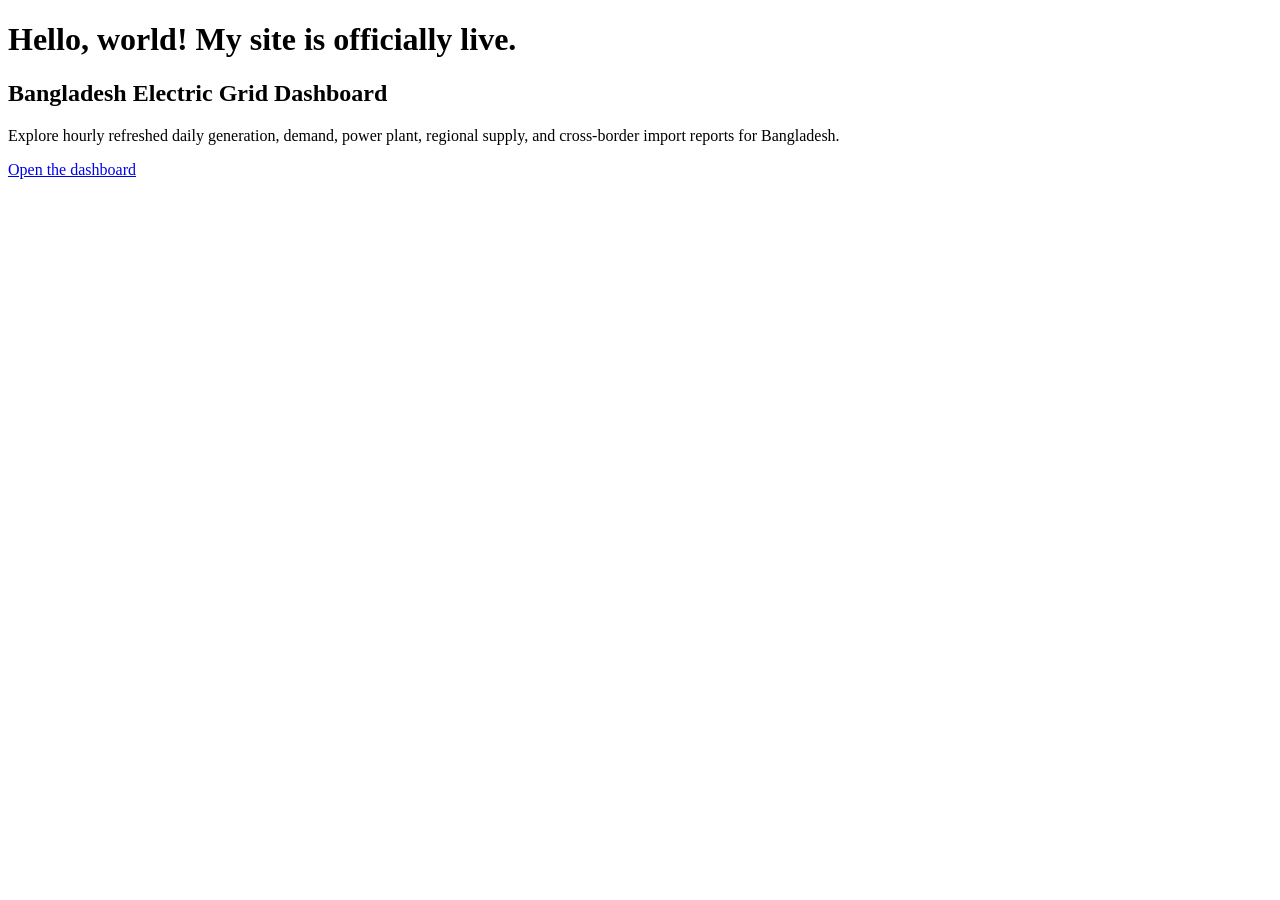
==== index.html @ c82e3745 "Fix the dashboard link on project Pages" ====
<!DOCTYPE html>
<html lang="en">
<head>
    <meta charset="utf-8">
    <meta name="viewport" content="width=device-width, initial-scale=1">
    <title>My GitHub Site</title>
</head>
<body>
    <main>
        <h1>Hello, world! My site is officially live.</h1>
        <section aria-labelledby="begd-title">
            <h2 id="begd-title">Bangladesh Electric Grid Dashboard</h2>
            <p>Explore hourly refreshed daily generation, demand, power plant, regional supply, and cross-border import reports for Bangladesh.</p>
            <p><a href="begd/">Open the dashboard</a></p>
        </section>
    </main>
</body>
</html>
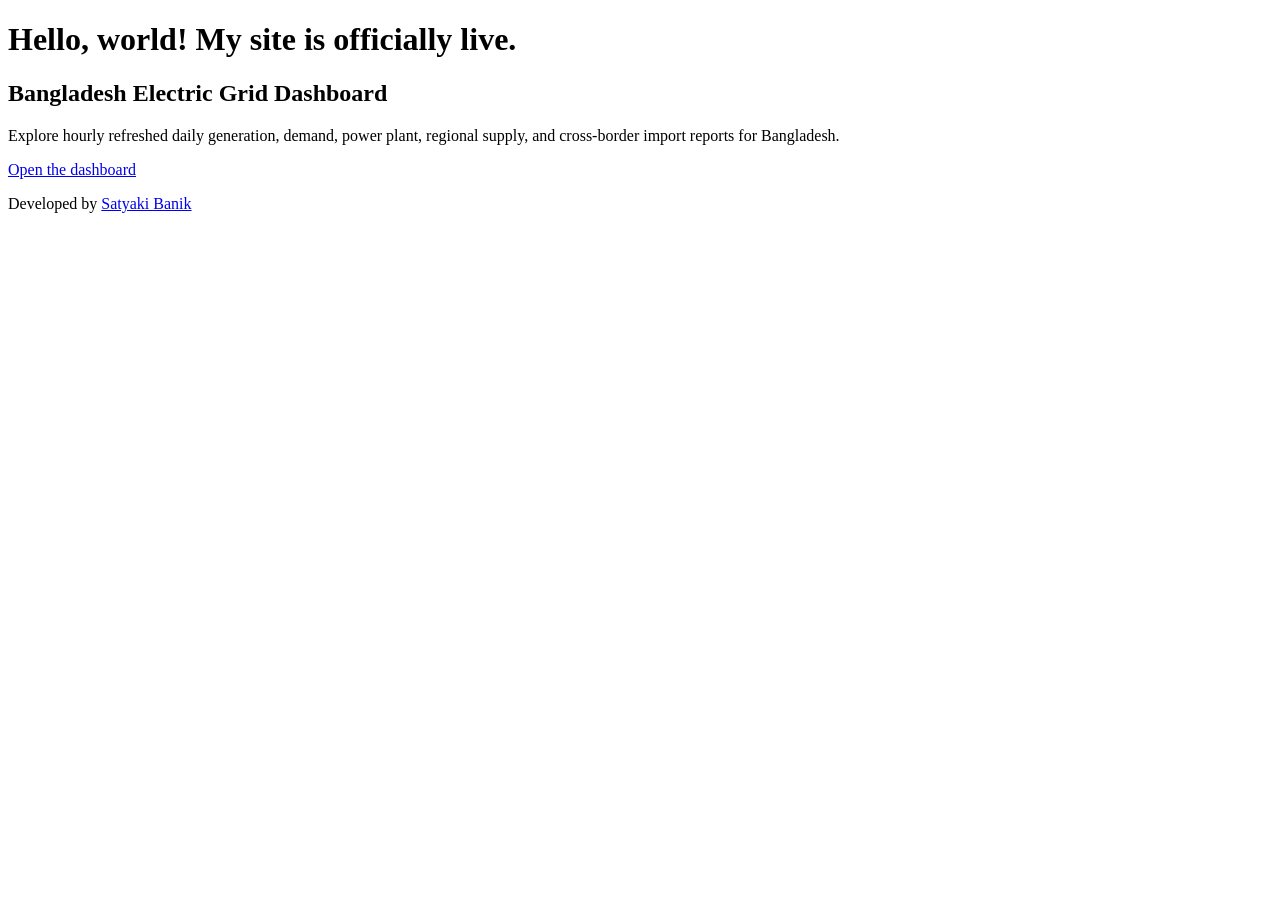
==== commit 9e72fe40: "Add developer credit, emphasize operating dates and refine realtime navigation and scaling" ====
--- a/index.html
+++ b/index.html
@@ -1,9 +1,20 @@
 <!DOCTYPE html>
 <html lang="en">
 <head>
+<!-- Google tag (gtag.js) -->
+<script async src="https://www.googletagmanager.com/gtag/js?id=G-PR6S6HXCWQ"></script>
+<script>
+  window.dataLayer = window.dataLayer || [];
+  function gtag(){dataLayer.push(arguments);}
+  gtag('js', new Date());
+
+  gtag('config', 'G-PR6S6HXCWQ');
+</script>
+
     <meta charset="utf-8">
     <meta name="viewport" content="width=device-width, initial-scale=1">
-    <title>My GitHub Site</title>
+    <meta name="description" content="Explore BEGD, the Bangladesh Electric Grid Dashboard, for electricity demand, generation, load shedding, power plants and imports from Power Grid and NLDC data.">
+    <title>BEGD | Bangladesh Electric Grid Dashboard</title>
 </head>
 <body>
     <main>
@@ -14,5 +25,6 @@
             <p><a href="begd/">Open the dashboard</a></p>
         </section>
     </main>
+    <footer>Developed by <a href="https://www.linkedin.com/in/satyakibanik/" target="_blank" rel="noopener noreferrer">Satyaki Banik</a></footer>
 </body>
 </html>
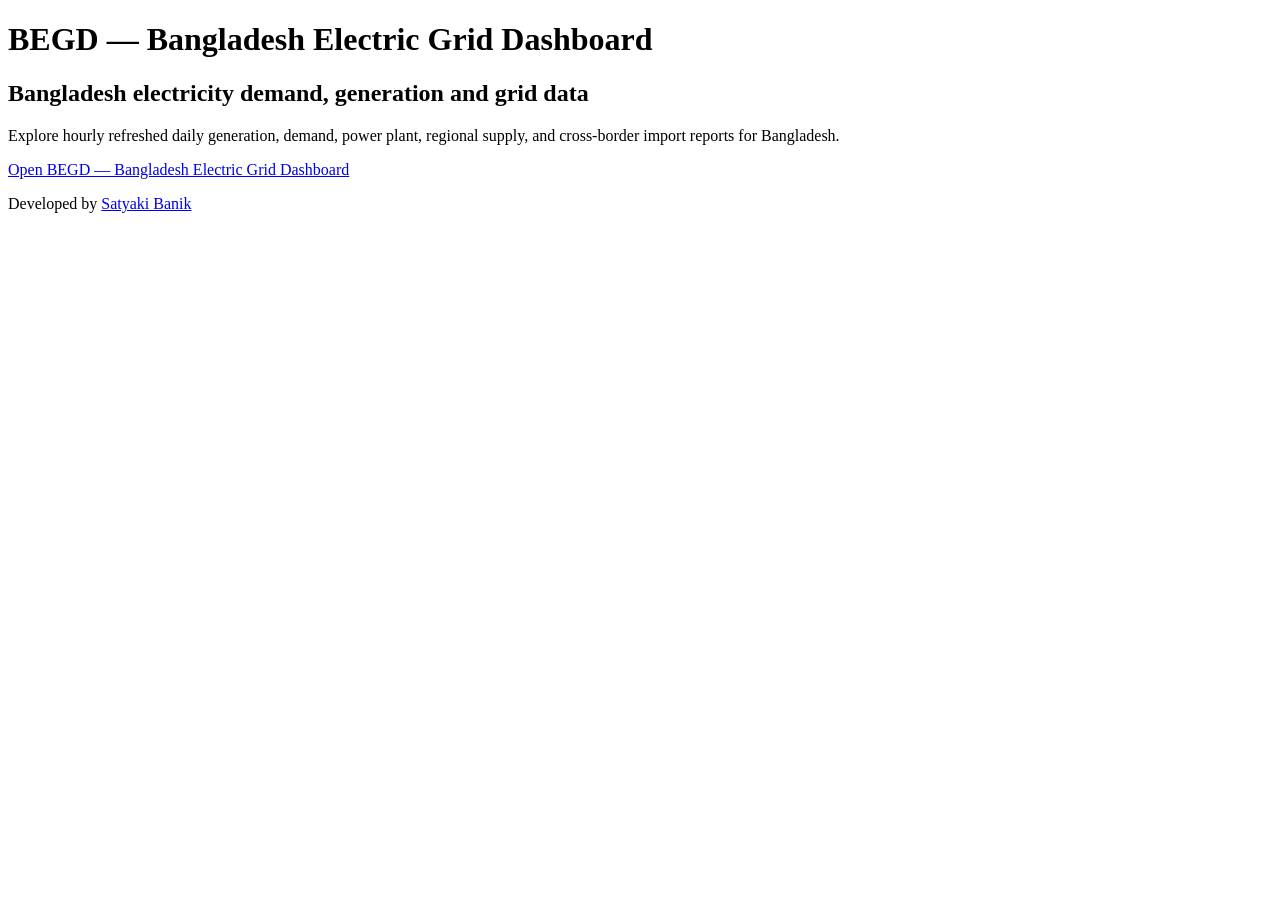
==== commit 983bac7d: "Improve BEGD search branding and share views through the address bar" ====
--- a/index.html
+++ b/index.html
@@ -15,14 +15,20 @@
     <meta name="viewport" content="width=device-width, initial-scale=1">
     <meta name="description" content="Explore BEGD, the Bangladesh Electric Grid Dashboard, for electricity demand, generation, load shedding, power plants and imports from Power Grid and NLDC data.">
     <title>BEGD | Bangladesh Electric Grid Dashboard</title>
+    <link rel="canonical" href="https://satyakibanik.github.io/Projects/">
+    <link rel="sitemap" type="application/xml" href="sitemap.xml">
+    <meta property="og:type" content="website">
+    <meta property="og:site_name" content="BEGD">
+    <meta property="og:title" content="BEGD | Bangladesh Electric Grid Dashboard">
+    <meta property="og:url" content="https://satyakibanik.github.io/Projects/">
 </head>
 <body>
     <main>
-        <h1>Hello, world! My site is officially live.</h1>
+        <h1>BEGD — Bangladesh Electric Grid Dashboard</h1>
         <section aria-labelledby="begd-title">
-            <h2 id="begd-title">Bangladesh Electric Grid Dashboard</h2>
+            <h2 id="begd-title">Bangladesh electricity demand, generation and grid data</h2>
             <p>Explore hourly refreshed daily generation, demand, power plant, regional supply, and cross-border import reports for Bangladesh.</p>
-            <p><a href="begd/">Open the dashboard</a></p>
+            <p><a href="begd/">Open BEGD — Bangladesh Electric Grid Dashboard</a></p>
         </section>
     </main>
     <footer>Developed by <a href="https://www.linkedin.com/in/satyakibanik/" target="_blank" rel="noopener noreferrer">Satyaki Banik</a></footer>
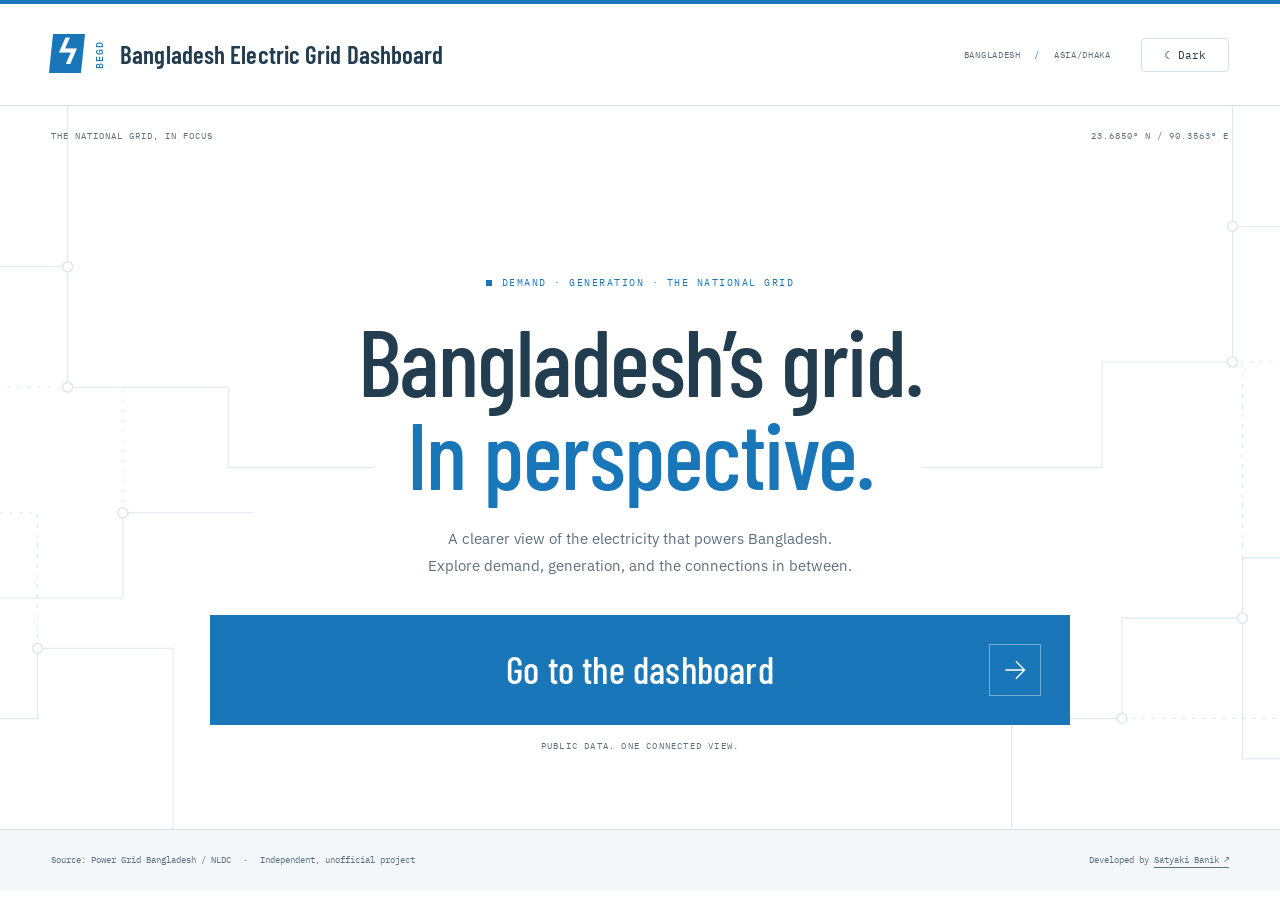
==== commit 1c2dcefc: "Redesign BEGD landing page with centered dashboard entry" ====
--- a/index.html
+++ b/index.html
@@ -1,5 +1,5 @@
 <!DOCTYPE html>
-<html lang="en">
+<html lang="en" data-theme="light">
 <head>
 <!-- Google tag (gtag.js) -->
 <script async src="https://www.googletagmanager.com/gtag/js?id=G-PR6S6HXCWQ"></script>
@@ -12,6 +12,7 @@
 </script>
 
     <meta charset="utf-8">
+    <script src="begd/theme.js?v=theme-v1"></script>
     <meta name="viewport" content="width=device-width, initial-scale=1">
     <meta name="description" content="Explore BEGD, the Bangladesh Electric Grid Dashboard, for electricity demand, generation, load shedding, power plants and imports from Power Grid and NLDC data.">
     <title>BEGD | Bangladesh Electric Grid Dashboard</title>
@@ -21,16 +22,67 @@
     <meta property="og:site_name" content="BEGD">
     <meta property="og:title" content="BEGD | Bangladesh Electric Grid Dashboard">
     <meta property="og:url" content="https://satyakibanik.github.io/Projects/">
+<link rel="icon" type="image/svg+xml" href="begd/favicon.svg">
+<link rel="icon" type="image/png" sizes="32x32" href="begd/favicon-32.png">
+<link rel="apple-touch-icon" sizes="180x180" href="begd/apple-touch-icon.png">
+<meta property="og:image" content="https://satyakibanik.github.io/Projects/begd/social-preview.png">
+<meta property="og:image:width" content="1200">
+<meta property="og:image:height" content="630">
+<meta property="og:image:type" content="image/png">
+<meta property="og:image:alt" content="BEGD logo — Bangladesh Electric Grid Dashboard">
+<meta name="twitter:image" content="https://satyakibanik.github.io/Projects/begd/social-preview.png">
+<meta name="twitter:image:alt" content="BEGD logo — Bangladesh Electric Grid Dashboard">
+<meta name="twitter:card" content="summary_large_image">
+<meta name="twitter:title" content="BEGD | Bangladesh Electric Grid Dashboard">
+    <link rel="preconnect" href="https://fonts.googleapis.com">
+    <link rel="preconnect" href="https://fonts.gstatic.com" crossorigin>
+    <link href="https://fonts.googleapis.com/css2?family=Barlow+Condensed:wght@400;500;600;700&family=IBM+Plex+Mono:wght@400;500&family=IBM+Plex+Sans:wght@400;500;600&display=swap" rel="stylesheet">
+    <link rel="stylesheet" href="begd/landing.css?v=1">
 </head>
 <body>
-    <main>
-        <h1>BEGD — Bangladesh Electric Grid Dashboard</h1>
-        <section aria-labelledby="begd-title">
-            <h2 id="begd-title">Bangladesh electricity demand, generation and grid data</h2>
-            <p>Explore hourly refreshed daily generation, demand, power plant, regional supply, and cross-border import reports for Bangladesh.</p>
-            <p><a href="begd/">Open BEGD — Bangladesh Electric Grid Dashboard</a></p>
+    <a class="skip-link" href="#main">Skip to content</a>
+    <header class="site-header">
+        <a class="brand" href="./" aria-label="BEGD home">
+            <span class="brand-logo" aria-hidden="true"><span class="mark">ϟ</span><span class="brand-acronym">BEGD</span></span>
+            <span class="brand-title">Bangladesh Electric Grid Dashboard</span>
+        </a>
+        <div class="header-tools">
+            <span class="header-location">BANGLADESH <span>/</span> ASIA/DHAKA</span>
+            <button type="button" id="theme-toggle" class="theme-toggle" aria-label="Switch to dark mode" aria-pressed="false">☾ Dark</button>
+        </div>
+    </header>
+    <main id="main">
+        <div class="page-index" aria-hidden="true"><span>THE NATIONAL GRID, IN FOCUS</span><span>23.6850° N / 90.3563° E</span></div>
+        <section class="hero" aria-labelledby="begd-title">
+            <svg class="grid-diagram" viewBox="0 0 1440 720" preserveAspectRatio="xMidYMid slice" fill="none" aria-hidden="true" focusable="false">
+                <g class="grid-lines">
+                    <path d="M0 160H150V280H310V360H455M0 490H205V405H335M150 0V160M0 610H120V540H255V720M1440 120H1310V255H1180V360H1000M1440 450H1320V510H1200V610H1090V720M1310 0V120M1440 650H1320V510"/>
+                    <path d="M0 280H150M205 405V280M120 540V405H0M1440 255H1310M1320 450V255M1200 610H1440" stroke-dasharray="3 7"/>
+                </g>
+                <g class="grid-nodes">
+                    <circle cx="150" cy="160" r="5"/><circle cx="150" cy="280" r="5"/><circle cx="205" cy="405" r="5"/><circle cx="120" cy="540" r="5"/><circle cx="1310" cy="120" r="5"/><circle cx="1310" cy="255" r="5"/><circle cx="1320" cy="510" r="5"/><circle cx="1200" cy="610" r="5"/>
+                </g>
+            </svg>
+            <div class="hero-content">
+                <p class="eyebrow"><span class="signal" aria-hidden="true"></span> DEMAND · GENERATION · THE NATIONAL GRID</p>
+                <h1 id="begd-title">Bangladesh’s grid.<br><span>In perspective.</span></h1>
+                <p class="hero-description">A clearer view of the electricity that powers Bangladesh.<br class="desktop-break"> Explore demand, generation, and the connections in between.</p>
+                <a class="dashboard-link" href="begd/">
+                    <span class="link-label">Go to the dashboard</span>
+                    <span class="link-arrow" aria-hidden="true"><svg viewBox="0 0 32 32" fill="none"><path d="M5 16h21M17 6l10 10-10 10"/></svg></span>
+                </a>
+                <p class="entry-note">PUBLIC DATA. ONE CONNECTED VIEW.</p>
+            </div>
+            <div class="scope" aria-label="Explore in the dashboard" hidden>
+                <div class="scope-item"><span class="scope-number" aria-hidden="true">01</span><div><h2>Demand &amp; generation</h2><p>Hourly curves. The national picture.</p></div></div>
+                <div class="scope-item"><span class="scope-number" aria-hidden="true">02</span><div><h2>Plants &amp; connections</h2><p>Power plants, regions, and imports.</p></div></div>
+                <div class="scope-item"><span class="scope-number" aria-hidden="true">03</span><div><h2>Patterns &amp; perspective</h2><p>Daily reports and long-term trends.</p></div></div>
+            </div>
         </section>
     </main>
-    <footer>Developed by <a href="https://www.linkedin.com/in/satyakibanik/" target="_blank" rel="noopener noreferrer">Satyaki Banik</a></footer>
+    <footer class="site-footer">
+        <span>Source: Power Grid Bangladesh / NLDC <span class="footer-divider" aria-hidden="true">·</span> Independent, unofficial project</span>
+        <span class="developer-credit">Developed by <a href="https://www.linkedin.com/in/satyakibanik/" target="_blank" rel="noopener noreferrer">Satyaki Banik <span aria-hidden="true">↗</span></a></span>
+    </footer>
 </body>
 </html>
--- a/begd/landing.css
+++ b/begd/landing.css
@@ -0,0 +1,134 @@
+:root {
+    color-scheme: light;
+    --bg: #fff;
+    --surface: #f3f7fa;
+    --ink: #223c50;
+    --muted: #5d7080;
+    --blue: #1976b9;
+    --blue-deep: #155f91;
+    --line: #d5e0e8;
+    --diagram: #dce8f0;
+    --mono: 'IBM Plex Mono', monospace;
+    --display: 'Barlow Condensed', 'Arial Narrow', sans-serif;
+    --body: 'IBM Plex Sans', sans-serif;
+}
+
+:root[data-theme="dark"] {
+    color-scheme: dark;
+    --bg: #0c1520;
+    --surface: #121f2c;
+    --ink: #e5edf5;
+    --muted: #b0c0ce;
+    --blue: #7bc4f5;
+    --blue-deep: #a2d7fb;
+    --line: #3b5062;
+    --diagram: #243b4d;
+}
+
+* { box-sizing: border-box; }
+body { margin: 0; background: var(--bg); color: var(--ink); font: 15px/1.5 var(--body); border-top: 4px solid var(--blue); }
+a { color: inherit; }
+a, button { -webkit-tap-highlight-color: transparent; }
+a:focus-visible, button:focus-visible { outline: 3px solid var(--blue); outline-offset: 6px; }
+::selection { background: var(--blue); color: var(--bg); }
+.skip-link { position: absolute; top: -80px; left: 24px; z-index: 5; padding: 12px 18px; background: var(--bg); }
+.skip-link:focus { top: 16px; }
+.site-header { min-height: 102px; display: flex; justify-content: space-between; align-items: center; gap: 24px; padding: 22px 4%; border-bottom: 1px solid var(--line); }
+.brand { display: flex; align-items: center; gap: 12px; text-decoration: none; }
+.brand-logo { position: relative; display: block; flex: 0 0 57px; width: 57px; height: 42px; }
+.mark { position: absolute; top: 0; left: 0; width: 32px; height: 39px; background: var(--blue); color: var(--bg); font: 600 33px/35px var(--display); text-align: center; transform: skew(-6deg); }
+.brand-acronym { position: absolute; top: 50%; left: 49px; transform: translate(-50%, -50%) rotate(-90deg); color: var(--blue); font: 500 10px/1 var(--mono); letter-spacing: 1.2px; }
+.brand-title { font: 600 25px/1.1 var(--display); letter-spacing: .1px; }
+.header-tools { display: flex; align-items: center; gap: 30px; }
+.header-location { color: var(--muted); font: 9px var(--mono); letter-spacing: .7px; white-space: nowrap; }
+.header-location span { padding: 0 8px; color: var(--blue); }
+.theme-toggle { min-width: 88px; min-height: 34px; padding: 7px 11px; border: 1px solid var(--line); border-radius: 4px; background: var(--bg); color: var(--ink); font: 11px var(--mono); cursor: pointer; }
+.theme-toggle:hover { background: var(--surface); border-color: var(--blue); }
+main { position: relative; }
+.page-index { position: absolute; top: 23px; left: 4%; right: 4%; z-index: 1; display: flex; justify-content: space-between; gap: 16px; color: var(--muted); font: 9px/1.5 var(--mono); letter-spacing: 1px; }
+.hero { position: relative; min-height: max(720px, calc(100svh - 177px)); padding: 94px 4% 0; display: flex; flex-direction: column; justify-content: center; overflow: hidden; }
+.grid-diagram { position: absolute; inset: 0; width: 100%; height: 100%; pointer-events: none; }
+.grid-lines { stroke: var(--diagram); stroke-width: 1; }
+.grid-nodes { fill: var(--bg); stroke: var(--diagram); stroke-width: 1.5; }
+.hero-content { position: relative; z-index: 1; width: min(100%, 860px); margin: auto; text-align: center; }
+.eyebrow { display: flex; align-items: center; justify-content: center; gap: 10px; color: var(--blue); font: 10px/1.6 var(--mono); letter-spacing: 1.5px; margin: 0 0 22px; }
+.signal { display: inline-block; flex: 0 0 6px; width: 6px; height: 6px; background: var(--blue); }
+h1 { font: 500 clamp(66px, 7.4vw, 106px)/.98 var(--display); letter-spacing: -1.5px; margin: 0; }
+h1 span { color: var(--blue); }
+.hero-description { color: var(--muted); font-size: 15px; line-height: 1.8; margin: 26px 0 36px; }
+.dashboard-link { display: grid; grid-template-columns: 52px minmax(0, 1fr) 52px; align-items: center; gap: 26px; min-height: 110px; padding: 20px 28px; text-align: center; background: var(--blue); color: #fff; border: 1px solid var(--blue); text-decoration: none; transition: background .2s, border-color .2s; }
+.dashboard-link:hover { background: var(--blue-deep); border-color: var(--blue-deep); }
+.link-label { grid-column: 2; font: 500 38px/1.1 var(--display); letter-spacing: .2px; }
+.link-arrow { display: grid; place-items: center; width: 52px; height: 52px; border: 1px solid #ffffff66; }
+.link-arrow svg { width: 28px; height: 28px; stroke: currentColor; stroke-width: 1.5; transition: transform .2s; }
+.dashboard-link:hover .link-arrow svg { transform: translateX(4px); }
+[data-theme="dark"] .dashboard-link { color: #0c1520; }
+[data-theme="dark"] .link-arrow { border-color: #0c152066; }
+.entry-note { margin: 14px 0 0; font: 9px/1.6 var(--mono); color: var(--muted); letter-spacing: 1.2px; }
+.scope { position: relative; z-index: 1; display: grid; grid-template-columns: repeat(3, minmax(0, 1fr)); width: min(100%, 1120px); margin: 64px auto 0; padding: 26px 0 29px; border-top: 1px solid var(--line); }
+.scope[hidden] { display: none; }
+.scope-item { display: flex; gap: 16px; padding: 0 30px; border-right: 1px solid var(--line); }
+.scope-item:first-child { padding-left: 0; }
+.scope-item:last-child { border-right: 0; padding-right: 0; }
+.scope-number { color: var(--blue); font: 10px/2.2 var(--mono); }
+.scope h2 { font: 500 23px/1.1 var(--display); margin: 0 0 8px; }
+.scope p { color: var(--muted); font-size: 11px; margin: 0; }
+.site-footer { display: flex; justify-content: space-between; gap: 16px 30px; padding: 22px 4%; border-top: 1px solid var(--line); background: var(--surface); color: var(--muted); font: 9px/1.8 var(--mono); }
+.footer-divider { padding: 0 7px; }
+.developer-credit { white-space: nowrap; }
+.developer-credit a { text-decoration-thickness: 1px; text-underline-offset: 4px; }
+.developer-credit a:hover { color: var(--blue); }
+
+@media (min-width: 1600px) {
+    .hero-content { width: 940px; }
+}
+@media (max-width: 900px) {
+    .header-location { display: none; }
+    .hero { min-height: max(720px, calc(100svh - 177px)); }
+    .scope-item { padding: 0 20px; gap: 10px; }
+    .scope h2 { font-size: 21px; }
+    .scope p { max-width: 180px; line-height: 1.7; }
+    .site-footer { flex-wrap: wrap; }
+}
+@media (min-width: 601px) and (max-height: 850px) {
+    .hero { min-height: calc(100svh - 167px); padding-top: 64px; }
+    h1 { font-size: clamp(66px, 6vw, 84px); }
+    .eyebrow { margin-bottom: 18px; }
+    .hero-description { margin: 20px 0 26px; font-size: 14px; line-height: 1.7; }
+    .dashboard-link { min-height: 96px; }
+    .scope { margin-top: 38px; padding-top: 22px; padding-bottom: 22px; }
+}
+@media (max-width: 600px) {
+    .site-header { min-height: 88px; padding: 18px 20px; gap: 12px; }
+    .brand { gap: 5px; }
+    .brand-title { max-width: 190px; font-size: 20px; line-height: 1.05; }
+    .brand-logo { transform: scale(.85); transform-origin: left center; flex-basis: 49px; margin-right: -4px; }
+    .theme-toggle { min-width: 72px; font-size: 10px; padding: 7px 8px; }
+    .page-index { top: 19px; left: 20px; right: 20px; font-size: 8px; letter-spacing: .5px; }
+    .page-index span:last-child { display: none; }
+    .hero { min-height: calc(100svh - 92px); padding: 80px 20px 0; }
+    .grid-diagram { opacity: .6; }
+    .eyebrow { font-size: 8px; letter-spacing: .7px; gap: 7px; margin-bottom: 23px; }
+    h1 { font-size: clamp(42px, 12vw, 72px); letter-spacing: -.7px; }
+    .hero-description { max-width: 330px; margin: 23px auto 30px; font-size: 13px; line-height: 1.8; }
+    .desktop-break { display: none; }
+    .dashboard-link { grid-template-columns: 38px minmax(0, 1fr) 38px; min-height: 88px; padding: 17px 18px; gap: 8px; }
+    .link-label { font-size: clamp(25px, 6.5vw, 34px); }
+    .link-arrow { width: 38px; height: 38px; }
+    .link-arrow svg { width: 23px; height: 23px; }
+    .entry-note { font-size: 8px; letter-spacing: .8px; }
+    .scope { grid-template-columns: 1fr; margin-top: 48px; padding: 0; }
+    .scope-item, .scope-item:first-child, .scope-item:last-child { padding: 18px 0; gap: 16px; border-right: 0; border-bottom: 1px solid var(--line); }
+    .scope-item:last-child { border-bottom: 0; }
+    .scope h2 { font-size: 21px; margin-bottom: 4px; }
+    .scope p { max-width: none; }
+    .site-footer { padding: 20px; font-size: 8px; gap: 12px; }
+}
+@media (max-width: 360px) {
+    .link-label { font-size: 22px; }
+    .dashboard-link { grid-template-columns: 30px minmax(0, 1fr) 30px; gap: 6px; }
+    .link-arrow { width: 30px; height: 34px; }
+}
+@media (prefers-reduced-motion: reduce) {
+    *, *::before, *::after { transition: none !important; }
+}
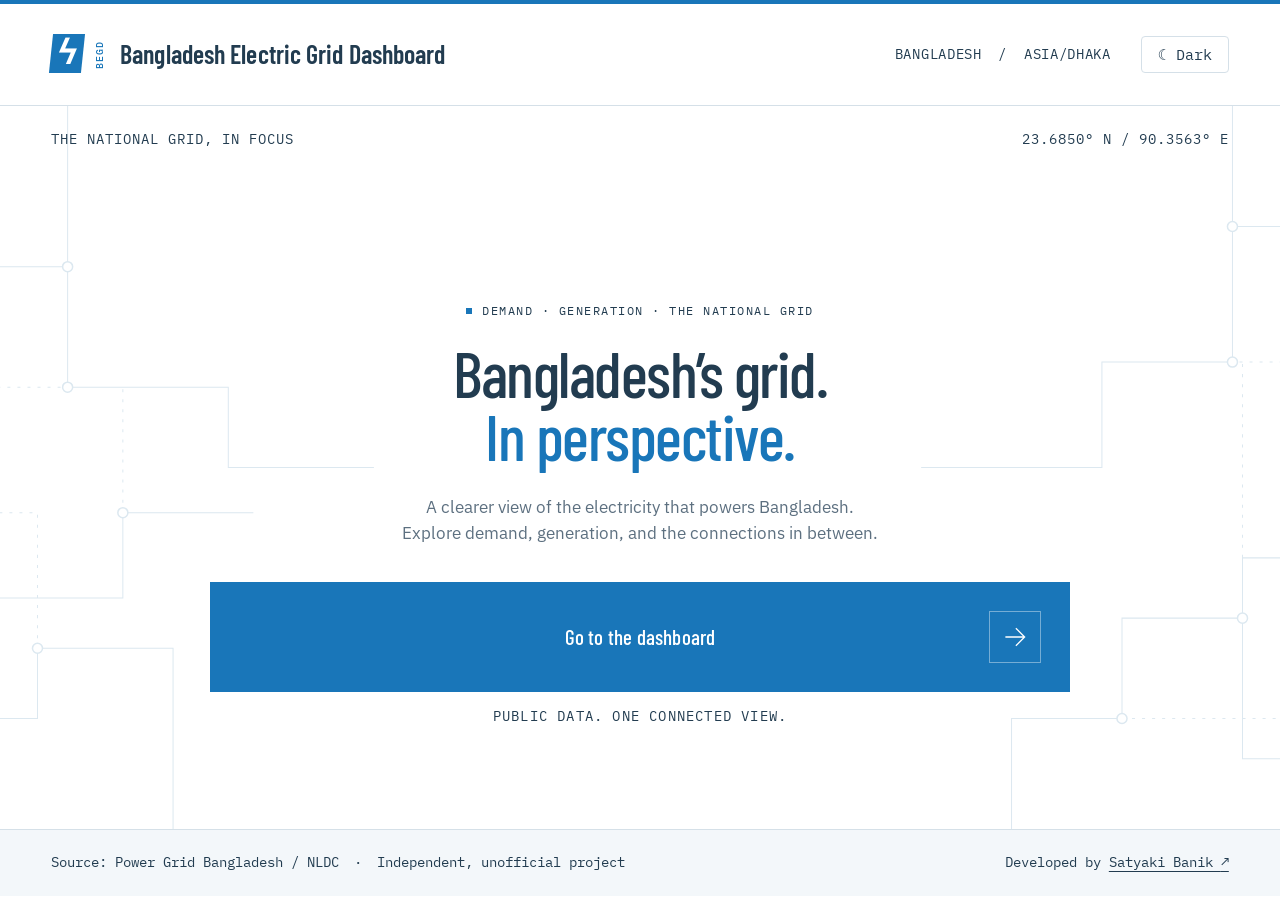
==== commit b520c815: "Improve dashboard typography and collapse chart explanations" ====
--- a/index.html
+++ b/index.html
@@ -38,7 +38,7 @@
     <link rel="preconnect" href="https://fonts.gstatic.com" crossorigin>
     <link href="https://fonts.googleapis.com/css2?family=Barlow+Condensed:wght@400;500;600;700&family=IBM+Plex+Mono:wght@400;500&family=IBM+Plex+Sans:wght@400;500;600&display=swap" rel="stylesheet">
     <link rel="stylesheet" href="begd/landing.css?v=1">
-</head>
+<link rel="stylesheet" href="begd/readability.css?v=1"></head>
 <body>
     <a class="skip-link" href="#main">Skip to content</a>
     <header class="site-header">
@@ -84,5 +84,5 @@
         <span>Source: Power Grid Bangladesh / NLDC <span class="footer-divider" aria-hidden="true">·</span> Independent, unofficial project</span>
         <span class="developer-credit">Developed by <a href="https://www.linkedin.com/in/satyakibanik/" target="_blank" rel="noopener noreferrer">Satyaki Banik <span aria-hidden="true">↗</span></a></span>
     </footer>
-</body>
+<script src="begd/readability.js?v=1"></script></body>
 </html>
--- a/begd/readability.css
+++ b/begd/readability.css
@@ -0,0 +1,41 @@
+[data-text-role="body"]{font-size:17px!important}
+[data-text-role="small"]{font-size:14px!important}
+[data-text-role="controls"]{font-size:15px!important}
+[data-text-role="table"]{font-size:15px!important}
+[data-text-role="chart"]{font-size:13px!important}
+[data-text-role="micro"]{font-size:12px!important}
+[data-text-role="title"]{font-size:44px!important}
+[data-text-role="heading"]{font-size:28px!important}
+[data-text-role="subheading"]{font-size:21px!important}
+[data-text-role="reading"]{font-size:24px!important}
+[data-text-role="metric"]{font-size:36px!important}
+[data-text-role="article"]{font-size:24px!important}
+[data-text-role="bangla"]{font-size:22px!important}
+[data-text-role="brand"]{font-size:26px!important}
+[data-text-role="hero"]{font-size:64px!important}
+@media(max-width:600px){[data-text-role="body"]{font-size:16px!important}[data-text-role="small"]{font-size:14px!important}[data-text-role="controls"]{font-size:15px!important}[data-text-role="table"]{font-size:14px!important}[data-text-role="chart"]{font-size:13px!important}[data-text-role="micro"]{font-size:12px!important}[data-text-role="title"]{font-size:36px!important}[data-text-role="heading"]{font-size:24px!important}[data-text-role="subheading"]{font-size:20px!important}[data-text-role="reading"]{font-size:22px!important}[data-text-role="metric"]{font-size:32px!important}[data-text-role="article"]{font-size:22px!important}[data-text-role="bangla"]{font-size:20px!important}[data-text-role="brand"]{font-size:22px!important}[data-text-role="hero"]{font-size:42px!important}}
+ [data-text-role="chart"]{font-size:var(--readable-svg-size,13px)!important}
+ [data-text-role="body"],[data-text-role="small"]{line-height:1.55!important}
+ [data-text-role="heading"],[data-text-role="subheading"],[data-text-role="title"],[data-text-role="article"],[data-text-role="bangla"]{line-height:1.25!important}
+ label,button,select,input{line-height:1.4!important}button,input,select{min-height:38px}
+ .chart-legend,.chart-selector,.map-controls,.region-map-key,.news-language,.header-actions{flex-wrap:wrap!important}
+ .panel-head{flex-wrap:wrap!important;gap:12px!important}.region-map-reading{align-items:baseline;flex-wrap:wrap!important}
+ svg.chart,.interactive-chart svg,.trends-chart>svg{overflow:visible!important}
+ .chart-tooltip,.trends-tooltip,.plant-tooltip{max-width:min(440px,90vw)!important;white-space:normal!important}
+ .metric .value{white-space:normal!important}.brand-title{white-space:normal!important}
+ .header-title-row{flex-wrap:wrap!important}.header-title-row>.brand{flex:1 1 380px!important}.header-title-row .header-actions{flex:1 1 360px!important;justify-content:flex-end!important}
+ @media(max-width:1000px){.header-title-row>.brand{flex-basis:100%!important}.header-title-row .header-actions{width:100%!important;justify-content:space-between!important}.header-meta{flex-wrap:wrap!important;gap:14px!important}.header-meta #date-status{flex-basis:100%!important}}
+ @media(max-width:600px){header .brand{gap:10px!important}.brand-title{line-height:1.15!important}.bangladesh-clock{flex:1 1 100%!important;text-align:left!important}.header-title-row .header-actions{justify-content:flex-start!important}}
+ 
+[data-text-role="small"],[data-text-role="micro"]{opacity:1!important;color:var(--ink,#243b4b)!important}
+
+.more-information{margin:14px 0 4px;border-top:1px solid var(--line,#dbe3db);padding-top:10px;clear:both}
+.more-information>summary{font:500 15px/1.4 "IBM Plex Sans",sans-serif;cursor:pointer;color:var(--ink);padding:6px 0;min-height:38px}
+.more-information>summary:focus-visible{outline:2px solid var(--blue,#477d9c);outline-offset:3px}
+.more-information[open]>summary{margin-bottom:10px}
+.more-information p{max-width:85ch;overflow-wrap:anywhere}
+
+@media(max-width:600px){
+.interactive-chart,.trends-chart,.vb-combined{overflow-x:auto;max-width:100%}
+.interactive-chart>svg,.trends-chart>svg,.vb-combined>svg{min-width:600px}
+}
